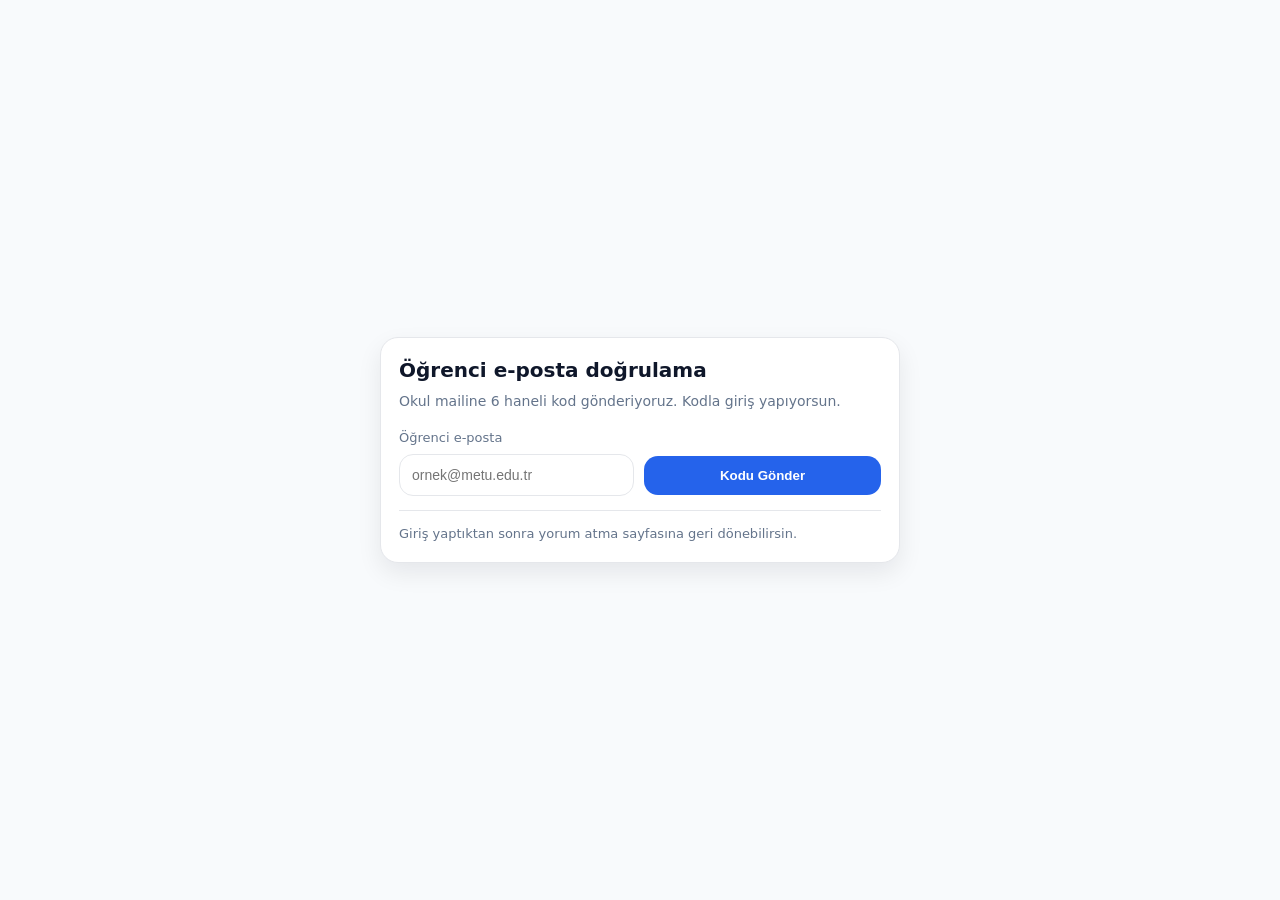
==== auth.html @ 38483f48 "frontend temiz yukleme" ====
<!DOCTYPE html>
<html lang="tr">
<head>
  <meta charset="UTF-8" />
  <meta name="viewport" content="width=device-width, initial-scale=1.0"/>
  <title>HocanıSeç | Öğrenci Doğrulama</title>
  <link rel="stylesheet" href="style.css" />
  <style>
    /* küçük ek stiller (istersen style.css'ye taşı) */
    .auth-wrap{min-height:100vh; display:grid; place-items:center; padding:24px}
    .auth-card{width:min(520px, 100%); background:white; border:1px solid #e5e7eb; border-radius:18px; box-shadow:0 10px 24px rgba(2,6,23,.08); padding:18px}
    .auth-card h1{font-size:20px; margin-bottom:6px}
    .auth-card p{color:#64748b; font-size:14px; margin-bottom:14px}
    .row{display:flex; gap:10px; align-items:center}
    .row > *{flex:1}
    input{width:100%; border:1px solid #e5e7eb; border-radius:14px; padding:12px 12px; font-size:14px; outline:none}
    input:focus{border-color: rgba(37,99,235,0.5); box-shadow: 0 0 0 4px rgba(37,99,235,0.12)}
    button{border:none; cursor:pointer; padding:12px 14px; border-radius:14px; background:#2563eb; color:white; font-weight:800}
    button:disabled{opacity:.6; cursor:not-allowed}
    .muted{color:#64748b}
    .msg{margin-top:10px; font-size:14px}
    .msg.ok{color:#16a34a}
    .msg.err{color:#dc2626}
    .sep{height:1px; background:#e5e7eb; margin:14px 0}
    .mini{font-size:13px}
    .codeBox{display:none}
    .codeBox.is-open{display:block}
  </style>
</head>
<body>
  <div class="auth-wrap">
    <div class="auth-card">
      <h1>Öğrenci e-posta doğrulama</h1>
      <p>Okul mailine 6 haneli kod gönderiyoruz. Kodla giriş yapıyorsun.</p>

      <label class="mini muted">Öğrenci e-posta</label>
      <div class="row" style="margin-top:6px">
        <input id="email" type="email" placeholder="ornek@metu.edu.tr" autocomplete="email" />
        <button id="sendBtn">Kodu Gönder</button>
      </div>

      <div id="codeBox" class="codeBox">
        <div class="sep"></div>

        <label class="mini muted">Doğrulama Kodu</label>
        <div class="row" style="margin-top:6px">
          <input id="code" type="text" inputmode="numeric" maxlength="6" placeholder="123456" />
          <button id="verifyBtn">Doğrula</button>
        </div>

        <div class="row" style="margin-top:10px">
          <button id="resendBtn" style="background:#1e40af">Tekrar Gönder</button>
          <button id="logoutBtn" style="background:#0f172a">Çıkış</button>
        </div>
      </div>

      <div id="status" class="msg"></div>

      <div class="sep"></div>
      <div class="mini muted">
        Giriş yaptıktan sonra yorum atma sayfasına geri dönebilirsin.
      </div>
    </div>
  </div>

  <script src="auth.js"></script>
</body>
</html>
---- style.css ----
/* =====================
   hocaniseç — UI refresh
   ===================== */

:root{
  --bg:#f8fafc;
  --bg2:#f1f5f9;
  --card:#ffffff;
  --text:#0f172a;
  --muted:#64748b;
  --accent:#2563eb;
  --accent2:#1e40af;
  --border:#e5e7eb;
  --shadow: 0 18px 40px rgba(2, 6, 23, 0.10);
  --shadow2: 0 10px 24px rgba(2, 6, 23, 0.08);
  --radius: 18px;
}

*{box-sizing:border-box;margin:0;padding:0}
html,body{height:100%}
body{
  font-family:'Plus Jakarta Sans', system-ui, -apple-system, Segoe UI, Roboto, Arial, sans-serif;
  background:var(--bg);
  color:var(--text);
  line-height:1.45;
}

a{color:inherit;text-decoration:none}
img{max-width:100%;display:block}

.container{width:min(1100px, calc(100% - 40px)); margin:0 auto}
.muted{color:var(--muted)}
.sr-only{position:absolute;width:1px;height:1px;padding:0;margin:-1px;overflow:hidden;clip:rect(0,0,0,0);border:0}

/* ================= NAVBAR ================= */

.navbar{
  position:sticky;
  top:0;
  z-index:50;
  background:rgba(255,255,255,0.85);
  backdrop-filter: blur(10px);
  border-bottom:1px solid var(--border);
}

.navbar-plain{
  background:white;
  backdrop-filter: none;
}

.nav-inner{
  height:64px;
  display:flex;
  align-items:center;
  justify-content:space-between;
  gap:16px;
  padding:0 6px;
}

.logo{
  font-weight:800;
  letter-spacing:-0.02em;
  font-size:18px;
}

.nav-links{
  display:flex;
  gap:18px;
  align-items:center;
}

.nav-links a{
  color:var(--muted);
  font-weight:600;
  font-size:14px;
  padding:8px 10px;
  border-radius:10px;
}
.nav-links a:hover{color:var(--accent); background: rgba(37,99,235,0.08)}

.nav-cta{
  color:white !important;
  background:var(--accent);
}
.nav-cta:hover{background:var(--accent2) !important; color:white !important}

.nav-toggle{
  display:none;
  background:transparent;
  border:none;
  padding:10px;
  border-radius:12px;
  cursor:pointer;
}
.nav-toggle span{
  display:block;
  width:20px;
  height:2px;
  background:var(--text);
  margin:4px 0;
  border-radius:2px;
}

.nav-mobile{
  display:none;
  padding:10px 0 16px;
  border-top:1px solid var(--border);
}
.nav-mobile a{
  display:block;
  padding:10px 10px;
  color:var(--muted);
  font-weight:600;
  border-radius:10px;
}
.nav-mobile a:hover{color:var(--accent); background: rgba(37,99,235,0.08)}

/* ================= HERO ================= */

.hero{
  background: radial-gradient(1200px 500px at 20% 20%, rgba(255,255,255,0.18), transparent 60%),
              linear-gradient(135deg, var(--accent), var(--accent2));
  color:white;
  padding:56px 0 44px;
}

.hero-grid{
  display:grid;
  grid-template-columns: 1.15fr 0.85fr;
  gap:28px;
  align-items:center;
}

.badge{
  display:inline-flex;
  gap:8px;
  align-items:center;
  background: rgba(255,255,255,0.16);
  border: 1px solid rgba(255,255,255,0.22);
  padding:8px 12px;
  border-radius:999px;
  font-weight:600;
  font-size:13px;
  margin-bottom:14px;
}

.hero h1{
  font-size:44px;
  line-height:1.08;
  letter-spacing:-0.03em;
  margin-bottom:12px;
}

.lead{
  font-size:16px;
  opacity:0.92;
  margin-bottom:18px;
  max-width: 52ch;
}

.search{
  display:flex;
  gap:10px;
  background:white;
  padding:10px;
  border-radius:16px;
  box-shadow: 0 18px 45px rgba(2,6,23,0.22);
}

.search input{
  flex:1;
  border:none;
  outline:none;
  font-size:14px;
  padding:12px 12px;
  border-radius:12px;
  background: transparent;
}

.search button{
  border:none;
  cursor:pointer;
  padding:12px 14px;
  border-radius:12px;
  background:var(--accent);
  color:white;
  font-weight:700;
}

.search button:hover{background:var(--accent2)}

.meta{
  margin-top:12px;
  font-size:13px;
  opacity:0.9;
}

/* hero right sample card */
.hero-card{
  background: rgba(255,255,255,0.16);
  border: 1px solid rgba(255,255,255,0.22);
  border-radius: 22px;
  padding:18px;
  box-shadow: 0 18px 55px rgba(2,6,23,0.22);
}

.hero-card-top{
  display:flex;
  align-items:center;
  gap:12px;
  justify-content:space-between;
}

.hero-card-top > div:nth-child(2){
  flex:1;
}

.avatar{
  width:40px;height:40px;border-radius:14px;
  display:grid;place-items:center;
  background: rgba(255,255,255,0.2);
  font-weight:800;
}

.hero-card-title{font-weight:800}
.hero-card-sub{font-size:13px; opacity:0.9}

.pill{
  background: rgba(255,255,255,0.18);
  border:1px solid rgba(255,255,255,0.22);
  padding:8px 10px;
  border-radius:999px;
  font-weight:800;
  font-size:13px;
  white-space:nowrap;
}

.hero-card-body{margin-top:14px; display:grid; gap:10px}
.mini-row{display:grid; grid-template-columns: 80px 1fr 38px; gap:10px; align-items:center; font-size:13px}
.mini-bar{height:10px; background: rgba(255,255,255,0.18); border-radius:999px; overflow:hidden}
.mini-bar i{display:block; height:100%; background: rgba(255,255,255,0.75); border-radius:999px}
.mini-label{opacity:0.95}
.mini-val{font-weight:800; text-align:right}

.hero-card-foot{margin-top:14px; font-size:13px; opacity:0.95}

/* ================= SECTIONS ================= */

.section{padding:54px 0}
.section-alt{background:var(--bg2)}
.section-head{margin-bottom:18px}
.section-head h2{
  font-size:28px;
  letter-spacing:-0.02em;
  margin-bottom:6px;
}
.section-head.inline{
  display:flex;
  align-items:flex-end;
  justify-content:space-between;
  gap:16px;
}

.grid-3{
  display:grid;
  grid-template-columns: repeat(3, 1fr);
  gap:16px;
}

.feature{
  background:var(--card);
  border:1px solid var(--border);
  border-radius: var(--radius);
  padding:18px;
  box-shadow: var(--shadow2);
}
.feature-ico{font-size:20px; margin-bottom:10px}
.feature h3{font-size:16px; margin-bottom:6px}
.feature p{color:var(--muted); font-size:14px}

/* chips */
.chips{display:flex; gap:10px; flex-wrap:wrap}
.chip{
  background:white;
  border:1px solid var(--border);
  padding:8px 10px;
  border-radius:999px;
  font-weight:700;
  font-size:13px;
  cursor:pointer;
}
.chip:hover{border-color:rgba(37,99,235,0.45)}
.chip.is-active{
  background: rgba(37,99,235,0.10);
  border-color: rgba(37,99,235,0.35);
  color: var(--accent2);
}

/* ================= CARDS ================= */

.cards-grid{
  display:grid;
  grid-template-columns: repeat(3, 1fr);
  gap:14px;
  margin-top:14px;
}

.card{
  background:var(--card);
  border:1px solid var(--border);
  border-radius: var(--radius);
  padding:16px;
  box-shadow: var(--shadow2);
  transition: transform .18s ease, box-shadow .18s ease, border-color .18s ease;
  cursor:pointer;
}

.card:hover{
  transform: translateY(-4px);
  box-shadow: var(--shadow);
  border-color: rgba(37,99,235,0.25);
}

.card .title{
  font-weight:800;
  font-size:16px;
  letter-spacing:-0.01em;
  margin-bottom:4px;
}
.card .sub{
  color:var(--muted);
  font-size:13px;
  margin-bottom:10px;
}
.card .card-foot{
  display:flex;
  justify-content:space-between;
  align-items:center;
  gap:12px;
}
.rating{
  font-weight:800;
  color:var(--accent2);
}
.kicker{
  font-size:12px;
  color:var(--muted);
  font-weight:700;
}

/* empty state */
.empty{
  text-align:center;
  padding:28px 14px;
  border:1px dashed rgba(100,116,139,0.35);
  border-radius: var(--radius);
  margin-top:16px;
}
.empty.small{margin-top:0}
.empty-ico{font-size:22px; margin-bottom:8px}
.empty h3{font-size:16px; margin-bottom:4px}
.empty p{font-size:14px}

/* callout */
.callout{
  display:flex;
  align-items:center;
  justify-content:space-between;
  gap:14px;
  background: white;
  border: 1px solid var(--border);
  border-radius: var(--radius);
  padding:18px;
  box-shadow: var(--shadow2);
}

.btn{
  border:none;
  cursor:pointer;
  padding:12px 14px;
  border-radius:14px;
  background:var(--accent);
  color:white;
  font-weight:800;
}
.btn:disabled{opacity:0.6; cursor:not-allowed}

/* ================= PROFILE / PAGES ================= */

.page{padding:28px 0 60px}

.back-link{
  display:inline-block;
  margin:10px 0 16px;
  color: var(--accent2);
  font-weight:700;
}
.back-link:hover{text-decoration:underline}

.profile-head{
  display:flex;
  gap:16px;
  align-items:stretch;
  justify-content:space-between;
  flex-wrap:wrap;
}

.profile-main{
  display:flex;
  gap:14px;
  align-items:center;
  background:white;
  border:1px solid var(--border);
  border-radius: var(--radius);
  padding:16px;
  box-shadow: var(--shadow2);
  flex: 1 1 520px;
  min-width: 280px;
}

.avatar-lg{
  width:54px;height:54px;border-radius:18px;
  display:grid;place-items:center;
  font-weight:900;
  background: rgba(37,99,235,0.10);
  color: var(--accent2);
}

.profile-text h1{font-size:22px; letter-spacing:-0.02em}
.profile-text p{margin-top:2px; font-size:14px}

.score-card{
  background: linear-gradient(135deg, var(--accent), var(--accent2));
  color:white;
  border-radius: var(--radius);
  padding:16px;
  box-shadow: var(--shadow2);
  flex: 0 0 260px;
  min-width: 240px;
}

.score{font-size:34px; font-weight:900; letter-spacing:-0.03em}
.score-meta{margin-top:8px; font-size:13px; opacity:0.95; display:flex; gap:8px; align-items:center}
.dot{opacity:0.8}

.two-col{
  display:grid;
  grid-template-columns: 1fr 1.1fr;
  gap:14px;
  margin-top:14px;
}

.panel{
  background:white;
  border:1px solid var(--border);
  border-radius: var(--radius);
  padding:16px;
  box-shadow: var(--shadow2);
}

.panel h2{font-size:16px; margin-bottom:6px}
.panel-head{display:flex; align-items:baseline; justify-content:space-between; gap:12px; margin-bottom:10px}

.field{display:block; margin-top:12px}
.field-label{display:block; font-size:13px; font-weight:800; margin-bottom:6px}
select, textarea{
  width:100%;
  border:1px solid var(--border);
  background:white;
  border-radius: 14px;
  padding:12px 12px;
  font-size:14px;
  outline:none;
}
textarea{min-height:110px; resize:vertical}
select:focus, textarea:focus{border-color: rgba(37,99,235,0.5); box-shadow: 0 0 0 4px rgba(37,99,235,0.12)}

.hint{margin-top:10px; font-size:13px}

.comment-card{
  border:1px solid var(--border);
  border-radius: 14px;
  padding:12px;
  margin-top:10px;
  background: #fbfdff;
}
.comment-top{display:flex; align-items:center; justify-content:space-between; gap:10px; margin-bottom:6px}
.comment-card p{font-size:14px; color:var(--text)}

/* ================= SCHOOL ================= */

.school-head{background:white;border:1px solid var(--border);border-radius:var(--radius);padding:16px;box-shadow:var(--shadow2)}
.school-head h1{font-size:22px;letter-spacing:-0.02em;margin-bottom:4px}

.school-grid{
  display:grid;
  grid-template-columns: repeat(2, 1fr);
  gap:14px;
  margin-top:14px;
}

.metric{
  background:white;
  border:1px solid var(--border);
  border-radius: var(--radius);
  padding:16px;
  box-shadow: var(--shadow2);
}
.metric-top{display:flex; align-items:center; justify-content:space-between; gap:12px; font-weight:800}
.metric-top strong{color:var(--accent2)}
.bar{height:10px; background: rgba(100,116,139,0.14); border-radius:999px; overflow:hidden; margin-top:10px}
.bar i{display:block; height:100%; width:0%; background: var(--accent); border-radius:999px}

.school-summary{margin-top:14px}

/* ================= FOOTER ================= */

.footer{
  padding:22px 0;
  border-top:1px solid var(--border);
  background:white;
}
.footer-inner{
  display:flex;
  align-items:center;
  justify-content:space-between;
  gap:12px;
  font-size:13px;
}

/* ================= RESPONSIVE ================= */

@media (max-width: 980px){
  .hero-grid{grid-template-columns: 1fr}
  .hero-right{display:none}
  .cards-grid{grid-template-columns: repeat(2, 1fr)}
  .grid-3{grid-template-columns: 1fr; gap:12px}
  .two-col{grid-template-columns: 1fr}
  .school-grid{grid-template-columns: 1fr}
}

@media (max-width: 640px){
  .nav-links{display:none}
  .nav-toggle{display:block}
  .nav-mobile{display:block}
  .cards-grid{grid-template-columns: 1fr}
  .hero{padding:44px 0 36px}
  .hero h1{font-size:36px}
}/* ================= ADMIN PANEL ================= */

.admin-layout {
  display: flex;
  min-height: 100vh;
  background: #f8fafc;
}

/* SIDEBAR */
.admin-sidebar {
  width: 240px;
  background: #0f172a;
  color: white;
  padding: 24px;
}

.admin-sidebar h2 {
  font-size: 20px;
  font-weight: 700;
  margin-bottom: 32px;
}

.admin-sidebar nav {
  display: flex;
  flex-direction: column;
  gap: 8px;
}

.admin-sidebar button {
  background: transparent;
  border: none;
  color: #cbd5f5;
  padding: 10px 12px;
  text-align: left;
  border-radius: 8px;
  cursor: pointer;
  font-size: 14px;
}

.admin-sidebar button:hover {
  background: #1e293b;
  color: white;
}

/* MAIN */
.admin-main {
  flex: 1;
  padding: 40px;
}

/* VIEWS */
.admin-view {
  display: none;
}

.admin-view.active {
  display: block;
}

/* STATS */
.admin-stats {
  display: flex;
  gap: 20px;
  margin-top: 20px;
}

.stat-card {
  background: white;
  border-radius: 16px;
  padding: 20px 24px;
  box-shadow: 0 10px 25px rgba(0,0,0,0.06);
}

.stat-card strong {
  font-size: 28px;
  display: block;
}

.stat-card span {
  color: #64748b;
  font-size: 14px;
}

/* FORM */
.admin-form {
  margin: 20px 0;
  display: flex;
  gap: 10px;
}

.admin-form input {
  padding: 12px 14px;
  border-radius: 10px;
  border: 1px solid #e5e7eb;
  font-size: 14px;
}

.admin-form button {
  padding: 12px 18px;
  border-radius: 10px;
  border: none;
  background: #2563eb;
  color: white;
  font-weight: 600;
  cursor: pointer;
}

/* LIST */
.admin-list {
  list-style: none;
  padding: 0;
  margin-top: 20px;
}

.admin-list li {
  background: white;
  padding: 12px 16px;
  border-radius: 12px;
  margin-bottom: 10px;
  display: flex;
  justify-content: space-between;
  align-items: center;
  box-shadow: 0 5px 15px rgba(0,0,0,0.04);
}

.admin-list button {
  background: #ef4444;
  border: none;
  color: white;
  padding: 6px 10px;
  border-radius: 6px;
  cursor: pointer;
  font-size: 12px;
}

/* ================= ADMIN PANEL ================= */

.admin-layout {
  display: flex;
  min-height: 100vh;
  background: #f8fafc;
}

/* SIDEBAR */
.admin-sidebar {
  width: 240px;
  background: #0f172a;
  color: white;
  padding: 24px;
}

.admin-sidebar h2 {
  font-size: 20px;
  font-weight: 700;
  margin-bottom: 32px;
}

.admin-sidebar nav {
  display: flex;
  flex-direction: column;
  gap: 8px;
}

.admin-sidebar button {
  background: transparent;
  border: none;
  color: #cbd5f5;
  padding: 10px 12px;
  text-align: left;
  border-radius: 8px;
  cursor: pointer;
  font-size: 14px;
}

.admin-sidebar button:hover {
  background: #1e293b;
  color: white;
}

/* MAIN */
.admin-main {
  flex: 1;
  padding: 40px;
}

/* VIEWS */
.admin-view {
  display: none;
}

.admin-view.active {
  display: block;
}

/* STATS */
.admin-stats {
  display: flex;
  gap: 20px;
  margin-top: 20px;
}

.stat-card {
  background: white;
  border-radius: 16px;
  padding: 20px 24px;
  box-shadow: 0 10px 25px rgba(0,0,0,0.06);
}

.stat-card strong {
  font-size: 28px;
  display: block;
}

.stat-card span {
  color: #64748b;
  font-size: 14px;
}

/* FORM */
.admin-form {
  margin: 20px 0;
  display: flex;
  gap: 10px;
}

.admin-form input {
  padding: 12px 14px;
  border-radius: 10px;
  border: 1px solid #e5e7eb;
  font-size: 14px;
}

.admin-form button {
  padding: 12px 18px;
  border-radius: 10px;
  border: none;
  background: #2563eb;
  color: white;
  font-weight: 600;
  cursor: pointer;
}

/* LIST */
.admin-list {
  list-style: none;
  padding: 0;
  margin-top: 20px;
}

.admin-list li {
  background: white;
  padding: 12px 16px;
  border-radius: 12px;
  margin-bottom: 10px;
  display: flex;
  justify-content: space-between;
  align-items: center;
  box-shadow: 0 5px 15px rgba(0,0,0,0.04);
}

.admin-list button {
  background: #ef4444;
  border: none;
  color: white;
  padding: 6px 10px;
  border-radius: 6px;
  cursor: pointer;
  font-size: 12px;
}
/* ================= ADMIN PANEL ================= */

.admin-layout {
  display: flex;
  min-height: 100vh;
  background: #f8fafc;
}

/* SIDEBAR */
.admin-sidebar {
  width: 240px;
  background: #0f172a;
  color: white;
  padding: 24px;
}

.admin-sidebar h2 {
  font-size: 20px;
  font-weight: 700;
  margin-bottom: 32px;
}

.admin-sidebar nav {
  display: flex;
  flex-direction: column;
  gap: 8px;
}

.admin-sidebar button {
  background: transparent;
  border: none;
  color: #cbd5f5;
  padding: 10px 12px;
  text-align: left;
  border-radius: 8px;
  cursor: pointer;
  font-size: 14px;
}

.admin-sidebar button:hover {
  background: #1e293b;
  color: white;
}

/* MAIN */
.admin-main {
  flex: 1;
  padding: 40px;
}

/* VIEWS */
.admin-view {
  display: none;
}

.admin-view.active {
  display: block;
}

/* STATS */
.admin-stats {
  display: flex;
  gap: 20px;
  margin-top: 20px;
}

.stat-card {
  background: white;
  border-radius: 16px;
  padding: 20px 24px;
  box-shadow: 0 10px 25px rgba(0,0,0,0.06);
}

.stat-card strong {
  font-size: 28px;
  display: block;
}

.stat-card span {
  color: #64748b;
  font-size: 14px;
}

/* FORM */
.admin-form {
  margin: 20px 0;
  display: flex;
  gap: 10px;
}

.admin-form input {
  padding: 12px 14px;
  border-radius: 10px;
  border: 1px solid #e5e7eb;
  font-size: 14px;
}

.admin-form button {
  padding: 12px 18px;
  border-radius: 10px;
  border: none;
  background: #2563eb;
  color: white;
  font-weight: 600;
  cursor: pointer;
}

/* LIST */
.admin-list {
  list-style: none;
  padding: 0;
  margin-top: 20px;
}

.admin-list li {
  background: white;
  padding: 12px 16px;
  border-radius: 12px;
  margin-bottom: 10px;
  display: flex;
  justify-content: space-between;
  align-items: center;
  box-shadow: 0 5px 15px rgba(0,0,0,0.04);
}

.admin-list button {
  background: #ef4444;
  border: none;
  color: white;
  padding: 6px 10px;
  border-radius: 6px;
  cursor: pointer;
  font-size: 12px;
}


.quick-chips {
  display: flex;
  gap: 12px;
  margin-top: 16px;
}

.quick-chips button {
  padding: 8px 14px;
  border-radius: 999px;
  border: 1px solid rgba(255,255,255,0.4);
  background: rgba(255,255,255,0.12);
  color: #fff;
  font-size: 14px;
  cursor: pointer;
  transition: all 0.2s ease;
  backdrop-filter: blur(8px);
}

.quick-chips button:hover {
  background: rgba(255,255,255,0.25);
  transform: translateY(-1px);
}
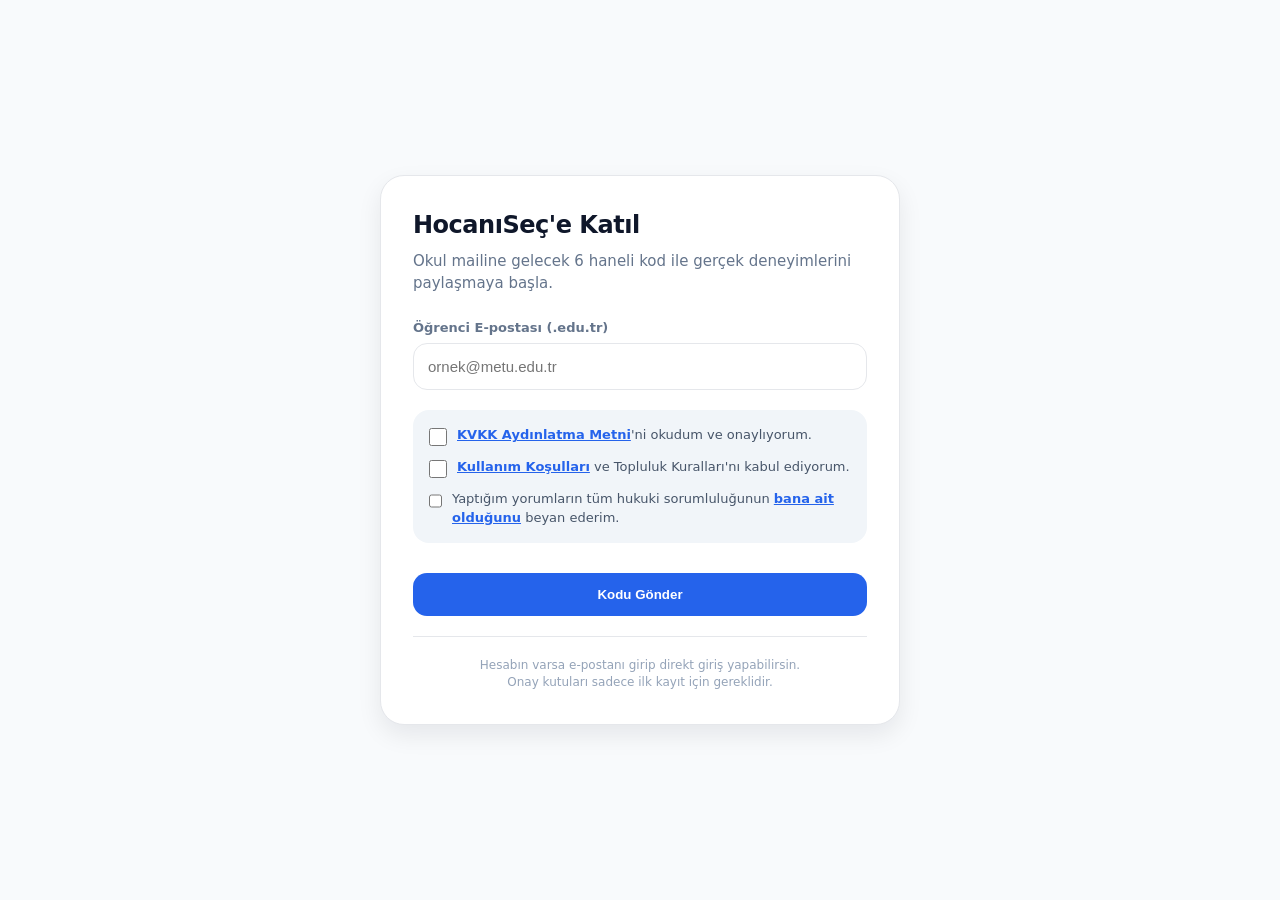
==== commit f493c350: "Karakter hatalari duzeltildi ve onay kutulari eklendi" ====
--- a/auth.html
+++ b/auth.html
@@ -6,63 +6,109 @@
   <title>HocanıSeç | Öğrenci Doğrulama</title>
   <link rel="stylesheet" href="style.css" />
   <style>
-    /* küçük ek stiller (istersen style.css'ye taşı) */
-    .auth-wrap{min-height:100vh; display:grid; place-items:center; padding:24px}
-    .auth-card{width:min(520px, 100%); background:white; border:1px solid #e5e7eb; border-radius:18px; box-shadow:0 10px 24px rgba(2,6,23,.08); padding:18px}
-    .auth-card h1{font-size:20px; margin-bottom:6px}
-    .auth-card p{color:#64748b; font-size:14px; margin-bottom:14px}
+    .auth-wrap{min-height:100vh; display:grid; place-items:center; padding:24px; background: #f8fafc;}
+    .auth-card{width:min(520px, 100%); background:white; border:1px solid #e5e7eb; border-radius:24px; box-shadow:0 10px 24px rgba(2,6,23,.08); padding:32px}
+    .auth-card h1{font-size:24px; margin-bottom:8px; font-weight:800; letter-spacing: -0.02em;}
+    .auth-card p{color:#64748b; font-size:15px; margin-bottom:24px}
+    
     .row{display:flex; gap:10px; align-items:center}
-    .row > *{flex:1}
-    input{width:100%; border:1px solid #e5e7eb; border-radius:14px; padding:12px 12px; font-size:14px; outline:none}
-    input:focus{border-color: rgba(37,99,235,0.5); box-shadow: 0 0 0 4px rgba(37,99,235,0.12)}
-    button{border:none; cursor:pointer; padding:12px 14px; border-radius:14px; background:#2563eb; color:white; font-weight:800}
-    button:disabled{opacity:.6; cursor:not-allowed}
-    .muted{color:#64748b}
-    .msg{margin-top:10px; font-size:14px}
-    .msg.ok{color:#16a34a}
-    .msg.err{color:#dc2626}
-    .sep{height:1px; background:#e5e7eb; margin:14px 0}
-    .mini{font-size:13px}
-    .codeBox{display:none}
+    input[type="email"], input[type="text"]{width:100%; border:1px solid #e5e7eb; border-radius:14px; padding:14px; font-size:15px; outline:none; transition: all 0.2s;}
+    input:focus{border-color: #2563eb; box-shadow: 0 0 0 4px rgba(37,99,235,0.1)}
+    
+    button{border:none; cursor:pointer; padding:14px 20px; border-radius:14px; background:#2563eb; color:white; font-weight:800; transition: all 0.2s;}
+    button:hover{background: #1e40af; transform: translateY(-1px)}
+    button:disabled{opacity:.5; cursor:not-allowed; transform: none}
+    
+    /* Onay Kutuları Alanı */
+    .terms-box {
+      margin: 20px 0;
+      display: flex;
+      flex-direction: column;
+      gap: 12px;
+      padding: 16px;
+      background: #f1f5f9;
+      border-radius: 16px;
+    }
+    .term-item {
+      display: flex;
+      align-items: flex-start;
+      gap: 10px;
+      cursor: pointer;
+    }
+    .term-item input {
+      width: 18px;
+      height: 18px;
+      margin-top: 2px;
+      cursor: pointer;
+    }
+    .term-label {
+      font-size: 13px;
+      color: #475569;
+      line-height: 1.4;
+      user-select: none;
+    }
+    .term-label b { color: #2563eb; text-decoration: underline; cursor: pointer; }
+
+    .msg{margin-top:15px; font-size:14px; padding: 10px; border-radius: 10px; display: none;}
+    .msg.ok{display: block; color:#16a34a; background: #f0fdf4; border: 1px solid #bbf7d0;}
+    .msg.err{display: block; color:#dc2626; background: #fef2f2; border: 1px solid #fecaca;}
+    
+    .sep{height:1px; background:#e5e7eb; margin:20px 0}
+    .codeBox{display:none; animation: fadeIn 0.3s ease-in-out;}
     .codeBox.is-open{display:block}
+    @keyframes fadeIn { from { opacity: 0; transform: translateY(10px); } to { opacity: 1; transform: translateY(0); } }
   </style>
 </head>
 <body>
   <div class="auth-wrap">
     <div class="auth-card">
-      <h1>Öğrenci e-posta doğrulama</h1>
-      <p>Okul mailine 6 haneli kod gönderiyoruz. Kodla giriş yapıyorsun.</p>
+      <h1 id="authTitle">HocanıSeç'e Katıl</h1>
+      <p id="authDesc">Okul mailine gelecek 6 haneli kod ile gerçek deneyimlerini paylaşmaya başla.</p>
 
-      <label class="mini muted">Öğrenci e-posta</label>
-      <div class="row" style="margin-top:6px">
-        <input id="email" type="email" placeholder="ornek@metu.edu.tr" autocomplete="email" />
-        <button id="sendBtn">Kodu Gönder</button>
+      <label class="mini muted" style="font-size: 13px; font-weight: 700; margin-bottom: 6px; display: block;">Öğrenci E-postası (.edu.tr)</label>
+      <input id="email" type="email" placeholder="ornek@metu.edu.tr" autocomplete="email" />
+
+      <!-- ONAY KUTULARI (KAYDOLURKEN ZORUNLU) -->
+      <div class="terms-box" id="signupRequirements">
+        <label class="term-item">
+          <input type="checkbox" id="checkKVKK">
+          <span class="term-label"><b onclick="showInfo('kvkk')">KVKK Aydınlatma Metni</b>'ni okudum ve onaylıyorum.</span>
+        </label>
+        <label class="term-item">
+          <input type="checkbox" id="checkTerms">
+          <span class="term-label"><b onclick="showInfo('terms')">Kullanım Koşulları</b> ve Topluluk Kuralları'nı kabul ediyorum.</span>
+        </label>
+        <label class="term-item">
+          <input type="checkbox" id="checkResponsibility">
+          <span class="term-label">Yaptığım yorumların tüm hukuki sorumluluğunun <b>bana ait olduğunu</b> beyan ederim.</span>
+        </label>
       </div>
+
+      <button id="sendBtn" style="width: 100%; margin-top: 10px;">Kodu Gönder</button>
 
       <div id="codeBox" class="codeBox">
         <div class="sep"></div>
-
-        <label class="mini muted">Doğrulama Kodu</label>
-        <div class="row" style="margin-top:6px">
+        <label class="mini muted" style="font-size: 13px; font-weight: 700; margin-bottom: 6px; display: block;">Doğrulama Kodu</label>
+        <div class="row">
           <input id="code" type="text" inputmode="numeric" maxlength="6" placeholder="123456" />
           <button id="verifyBtn">Doğrula</button>
         </div>
-
-        <div class="row" style="margin-top:10px">
-          <button id="resendBtn" style="background:#1e40af">Tekrar Gönder</button>
-          <button id="logoutBtn" style="background:#0f172a">Çıkış</button>
+        <div class="row" style="margin-top:12px">
+          <button id="resendBtn" style="background:#64748b; flex: 1;">Tekrar Gönder</button>
+          <button id="logoutBtn" style="background:#0f172a; flex: 1;">Çıkış Yap</button>
         </div>
       </div>
 
       <div id="status" class="msg"></div>
 
       <div class="sep"></div>
-      <div class="mini muted">
-        Giriş yaptıktan sonra yorum atma sayfasına geri dönebilirsin.
+      <div style="font-size: 12px; color: #94a3b8; text-align: center;">
+        Hesabın varsa e-postanı girip direkt giriş yapabilirsin. <br>
+        Onay kutuları sadece ilk kayıt için gereklidir.
       </div>
     </div>
   </div>
 
   <script src="auth.js"></script>
 </body>
-</html>
+</html>
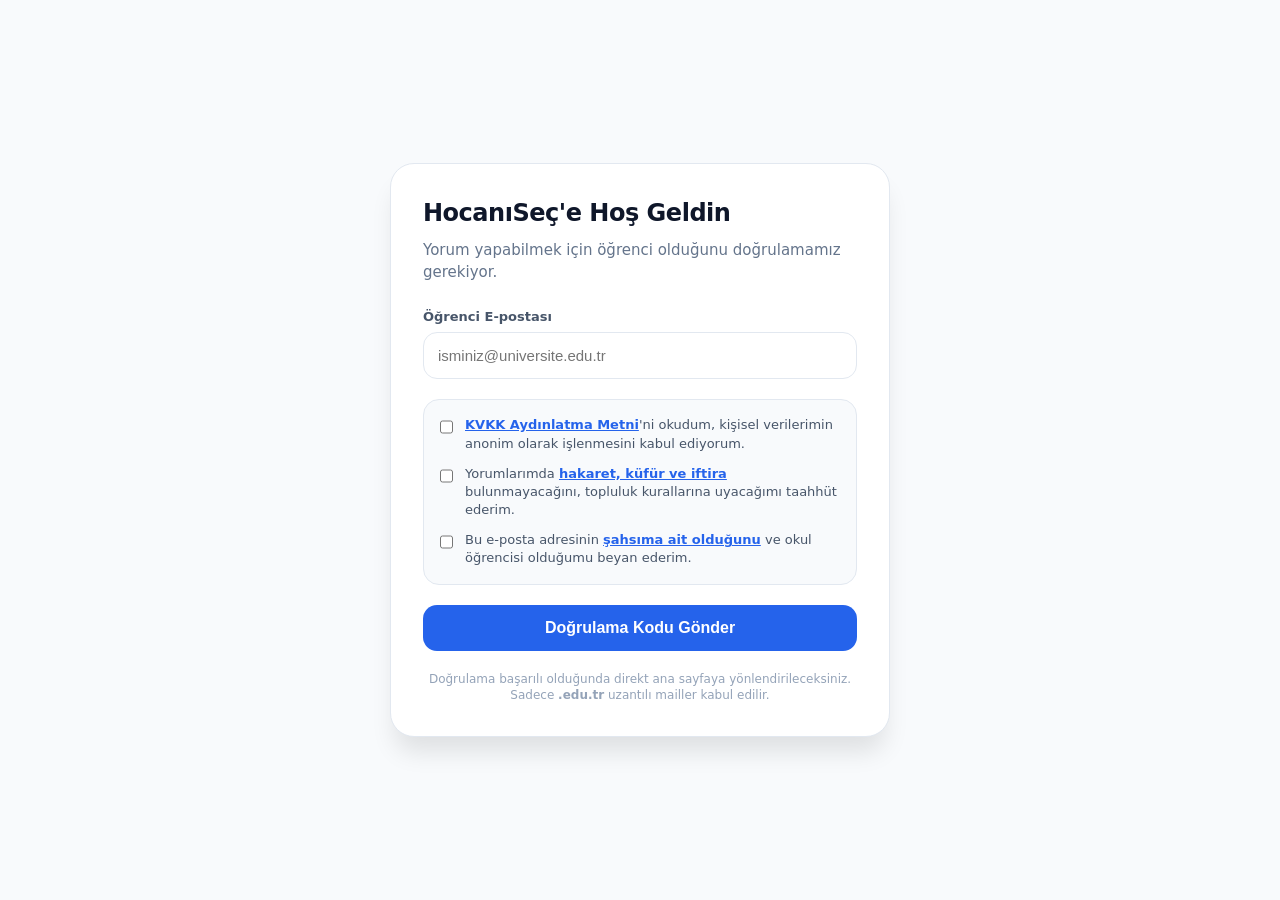
==== commit 5c045b5a: "Auth mantigi ve onay kutulari guncellendi" ====
--- a/auth.html
+++ b/auth.html
@@ -7,104 +7,89 @@
   <link rel="stylesheet" href="style.css" />
   <style>
     .auth-wrap{min-height:100vh; display:grid; place-items:center; padding:24px; background: #f8fafc;}
-    .auth-card{width:min(520px, 100%); background:white; border:1px solid #e5e7eb; border-radius:24px; box-shadow:0 10px 24px rgba(2,6,23,.08); padding:32px}
-    .auth-card h1{font-size:24px; margin-bottom:8px; font-weight:800; letter-spacing: -0.02em;}
-    .auth-card p{color:#64748b; font-size:15px; margin-bottom:24px}
+    .auth-card{width:min(500px, 100%); background:white; border:1px solid #e2e8f0; border-radius:24px; box-shadow:0 20px 25px -5px rgba(0, 0, 0, 0.1); padding:32px}
+    .auth-card h1{font-size:24px; margin-bottom:8px; font-weight:800; color: #0f172a; letter-spacing: -0.02em;}
+    .auth-card p{color:#64748b; font-size:15px; margin-bottom:24px; line-height: 1.5}
     
-    .row{display:flex; gap:10px; align-items:center}
-    input[type="email"], input[type="text"]{width:100%; border:1px solid #e5e7eb; border-radius:14px; padding:14px; font-size:15px; outline:none; transition: all 0.2s;}
-    input:focus{border-color: #2563eb; box-shadow: 0 0 0 4px rgba(37,99,235,0.1)}
+    .input-group { margin-bottom: 20px; }
+    .input-label { display: block; font-size: 13px; font-weight: 700; color: #475569; margin-bottom: 6px; }
     
-    button{border:none; cursor:pointer; padding:14px 20px; border-radius:14px; background:#2563eb; color:white; font-weight:800; transition: all 0.2s;}
-    button:hover{background: #1e40af; transform: translateY(-1px)}
-    button:disabled{opacity:.5; cursor:not-allowed; transform: none}
+    input[type="email"], input[type="text"]{
+      width:100%; border:1.5px solid #e2e8f0; border-radius:14px; padding:14px; font-size:15px; outline:none; transition: all 0.2s;
+    }
+    input:focus{ border-color: #2563eb; box-shadow: 0 0 0 4px rgba(37,99,235,0.1); }
     
-    /* Onay Kutuları Alanı */
-    .terms-box {
-      margin: 20px 0;
-      display: flex;
-      flex-direction: column;
-      gap: 12px;
-      padding: 16px;
-      background: #f1f5f9;
-      border-radius: 16px;
+    .terms-container {
+      background: #f8fafc; border: 1.5px solid #e2e8f0; border-radius: 16px; padding: 16px; margin-bottom: 20px;
     }
-    .term-item {
-      display: flex;
-      align-items: flex-start;
-      gap: 10px;
-      cursor: pointer;
+    .term-item { display: flex; align-items: flex-start; gap: 12px; margin-bottom: 12px; cursor: pointer; }
+    .term-item:last-child { margin-bottom: 0; }
+    .term-item input { width: 18px; height: 18px; cursor: pointer; accent-color: #2563eb; margin-top: 2px; }
+    .term-text { font-size: 13px; color: #475569; line-height: 1.4; }
+    .term-text b { color: #2563eb; text-decoration: underline; }
+
+    button{
+      width: 100%; border:none; cursor:pointer; padding:14px; border-radius:14px; background:#2563eb; color:white; font-weight:800; font-size: 16px; transition: all 0.2s;
     }
-    .term-item input {
-      width: 18px;
-      height: 18px;
-      margin-top: 2px;
-      cursor: pointer;
-    }
-    .term-label {
-      font-size: 13px;
-      color: #475569;
-      line-height: 1.4;
-      user-select: none;
-    }
-    .term-label b { color: #2563eb; text-decoration: underline; cursor: pointer; }
+    button:hover{ background: #1e40af; transform: translateY(-1px); }
+    button:disabled{ opacity:.5; cursor:not-allowed; transform: none; }
+    
+    .codeBox{ display:none; margin-top: 20px; padding-top: 20px; border-top: 1px solid #e2e8f0; }
+    .codeBox.is-open{ display:block; }
+    
+    .msg{ margin-top:15px; font-size:14px; padding: 12px; border-radius: 12px; display: none; text-align: center; font-weight: 600; }
+    .msg.ok{ display: block; color:#16a34a; background: #f0fdf4; border: 1px solid #bbf7d0; }
+    .msg.err{ display: block; color:#dc2626; background: #fef2f2; border: 1px solid #fecaca; }
 
-    .msg{margin-top:15px; font-size:14px; padding: 10px; border-radius: 10px; display: none;}
-    .msg.ok{display: block; color:#16a34a; background: #f0fdf4; border: 1px solid #bbf7d0;}
-    .msg.err{display: block; color:#dc2626; background: #fef2f2; border: 1px solid #fecaca;}
-    
-    .sep{height:1px; background:#e5e7eb; margin:20px 0}
-    .codeBox{display:none; animation: fadeIn 0.3s ease-in-out;}
-    .codeBox.is-open{display:block}
-    @keyframes fadeIn { from { opacity: 0; transform: translateY(10px); } to { opacity: 1; transform: translateY(0); } }
+    .footer-note { font-size: 12px; color: #94a3b8; text-align: center; margin-top: 20px; line-height: 1.4; }
   </style>
 </head>
 <body>
   <div class="auth-wrap">
     <div class="auth-card">
-      <h1 id="authTitle">HocanıSeç'e Katıl</h1>
-      <p id="authDesc">Okul mailine gelecek 6 haneli kod ile gerçek deneyimlerini paylaşmaya başla.</p>
+      <h1 id="mainTitle">HocanıSeç'e Hoş Geldin</h1>
+      <p>Yorum yapabilmek için öğrenci olduğunu doğrulamamız gerekiyor.</p>
 
-      <label class="mini muted" style="font-size: 13px; font-weight: 700; margin-bottom: 6px; display: block;">Öğrenci E-postası (.edu.tr)</label>
-      <input id="email" type="email" placeholder="ornek@metu.edu.tr" autocomplete="email" />
+      <div class="input-group">
+        <label class="input-label">Öğrenci E-postası</label>
+        <input id="email" type="email" placeholder="isminiz@universite.edu.tr" />
+      </div>
 
-      <!-- ONAY KUTULARI (KAYDOLURKEN ZORUNLU) -->
-      <div class="terms-box" id="signupRequirements">
+      <!-- ONAY KUTULARI -->
+      <div class="terms-container" id="requirements">
         <label class="term-item">
           <input type="checkbox" id="checkKVKK">
-          <span class="term-label"><b onclick="showInfo('kvkk')">KVKK Aydınlatma Metni</b>'ni okudum ve onaylıyorum.</span>
+          <span class="term-text"><b onclick="showModal('kvkk')">KVKK Aydınlatma Metni</b>'ni okudum, kişisel verilerimin anonim olarak işlenmesini kabul ediyorum.</span>
         </label>
         <label class="term-item">
-          <input type="checkbox" id="checkTerms">
-          <span class="term-label"><b onclick="showInfo('terms')">Kullanım Koşulları</b> ve Topluluk Kuralları'nı kabul ediyorum.</span>
+          <input type="checkbox" id="checkRules">
+          <span class="term-text">Yorumlarımda <b>hakaret, küfür ve iftira</b> bulunmayacağını, topluluk kurallarına uyacağımı taahhüt ederim.</span>
         </label>
         <label class="term-item">
-          <input type="checkbox" id="checkResponsibility">
-          <span class="term-label">Yaptığım yorumların tüm hukuki sorumluluğunun <b>bana ait olduğunu</b> beyan ederim.</span>
+          <input type="checkbox" id="checkAuth">
+          <span class="term-text">Bu e-posta adresinin <b>şahsıma ait olduğunu</b> ve okul öğrencisi olduğumu beyan ederim.</span>
         </label>
       </div>
 
-      <button id="sendBtn" style="width: 100%; margin-top: 10px;">Kodu Gönder</button>
+      <button id="sendBtn">Doğrulama Kodu Gönder</button>
 
       <div id="codeBox" class="codeBox">
-        <div class="sep"></div>
-        <label class="mini muted" style="font-size: 13px; font-weight: 700; margin-bottom: 6px; display: block;">Doğrulama Kodu</label>
-        <div class="row">
-          <input id="code" type="text" inputmode="numeric" maxlength="6" placeholder="123456" />
-          <button id="verifyBtn">Doğrula</button>
+        <div class="input-group">
+          <label class="input-label">E-postana Gelen 6 Haneli Kod</label>
+          <input id="code" type="text" inputmode="numeric" maxlength="6" placeholder="000000" />
         </div>
-        <div class="row" style="margin-top:12px">
-          <button id="resendBtn" style="background:#64748b; flex: 1;">Tekrar Gönder</button>
-          <button id="logoutBtn" style="background:#0f172a; flex: 1;">Çıkış Yap</button>
+        <button id="verifyBtn" style="background: #0f172a;">Hesabı Doğrula</button>
+        <div style="display: flex; gap: 10px; margin-top: 10px;">
+            <button id="resendBtn" style="background: #64748b; font-size: 13px;">Tekrar Gönder</button>
+            <button id="logoutBtn" style="background: #ef4444; font-size: 13px;">İptal</button>
         </div>
       </div>
 
       <div id="status" class="msg"></div>
 
-      <div class="sep"></div>
-      <div style="font-size: 12px; color: #94a3b8; text-align: center;">
-        Hesabın varsa e-postanı girip direkt giriş yapabilirsin. <br>
-        Onay kutuları sadece ilk kayıt için gereklidir.
+      <div class="footer-note">
+        Doğrulama başarılı olduğunda direkt ana sayfaya yönlendirileceksiniz. <br>
+        Sadece <b>.edu.tr</b> uzantılı mailler kabul edilir.
       </div>
     </div>
   </div>
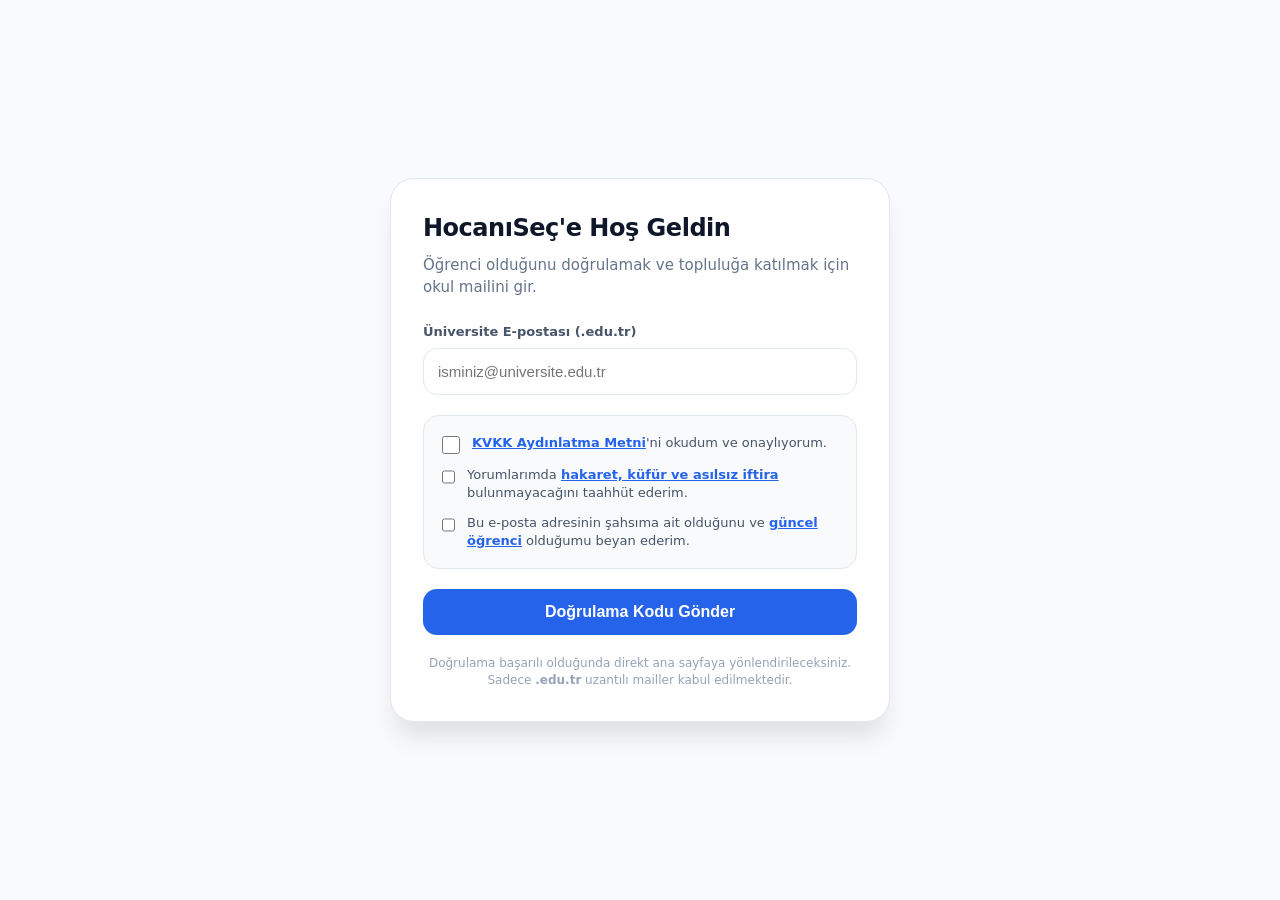
==== commit 5f68d18b: "Auth sayfasi onay kutulariyla guncellendi" ====
--- a/auth.html
+++ b/auth.html
@@ -20,13 +20,13 @@
     input:focus{ border-color: #2563eb; box-shadow: 0 0 0 4px rgba(37,99,235,0.1); }
     
     .terms-container {
-      background: #f8fafc; border: 1.5px solid #e2e8f0; border-radius: 16px; padding: 16px; margin-bottom: 20px;
+      background: #f8fafc; border: 1.5px solid #e2e8f0; border-radius: 16px; padding: 18px; margin-bottom: 20px;
     }
     .term-item { display: flex; align-items: flex-start; gap: 12px; margin-bottom: 12px; cursor: pointer; }
     .term-item:last-child { margin-bottom: 0; }
     .term-item input { width: 18px; height: 18px; cursor: pointer; accent-color: #2563eb; margin-top: 2px; }
-    .term-text { font-size: 13px; color: #475569; line-height: 1.4; }
-    .term-text b { color: #2563eb; text-decoration: underline; }
+    .term-text { font-size: 13px; color: #475569; line-height: 1.4; user-select: none; }
+    .term-text b { color: #2563eb; text-decoration: underline; cursor: pointer; }
 
     button{
       width: 100%; border:none; cursor:pointer; padding:14px; border-radius:14px; background:#2563eb; color:white; font-weight:800; font-size: 16px; transition: all 0.2s;
@@ -48,48 +48,53 @@
   <div class="auth-wrap">
     <div class="auth-card">
       <h1 id="mainTitle">HocanıSeç'e Hoş Geldin</h1>
-      <p>Yorum yapabilmek için öğrenci olduğunu doğrulamamız gerekiyor.</p>
+      <p id="subTitle">Öğrenci olduğunu doğrulamak ve topluluğa katılmak için okul mailini gir.</p>
 
-      <div class="input-group">
-        <label class="input-label">Öğrenci E-postası</label>
-        <input id="email" type="email" placeholder="isminiz@universite.edu.tr" />
+      <!-- E-POSTA GİRİŞİ -->
+      <div id="emailSection">
+        <div class="input-group">
+          <label class="input-label">Üniversite E-postası (.edu.tr)</label>
+          <input id="email" type="email" placeholder="isminiz@universite.edu.tr" autocomplete="email" />
+        </div>
+
+        <!-- ONAY KUTULARI (ZORUNLU) -->
+        <div class="terms-container" id="requirements">
+          <label class="term-item">
+            <input type="checkbox" id="checkKVKK">
+            <span class="term-text"><b onclick="alert('Verileriniz anonim tutulur ve asla 3. taraflarla paylaşılmaz.')">KVKK Aydınlatma Metni</b>'ni okudum ve onaylıyorum.</span>
+          </label>
+          <label class="term-item">
+            <input type="checkbox" id="checkRules">
+            <span class="term-text">Yorumlarımda <b>hakaret, küfür ve asılsız iftira</b> bulunmayacağını taahhüt ederim.</span>
+          </label>
+          <label class="term-item">
+            <input type="checkbox" id="checkAuth">
+            <span class="term-text">Bu e-posta adresinin şahsıma ait olduğunu ve <b>güncel öğrenci</b> olduğumu beyan ederim.</span>
+          </label>
+        </div>
+
+        <button id="sendBtn">Doğrulama Kodu Gönder</button>
       </div>
 
-      <!-- ONAY KUTULARI -->
-      <div class="terms-container" id="requirements">
-        <label class="term-item">
-          <input type="checkbox" id="checkKVKK">
-          <span class="term-text"><b onclick="showModal('kvkk')">KVKK Aydınlatma Metni</b>'ni okudum, kişisel verilerimin anonim olarak işlenmesini kabul ediyorum.</span>
-        </label>
-        <label class="term-item">
-          <input type="checkbox" id="checkRules">
-          <span class="term-text">Yorumlarımda <b>hakaret, küfür ve iftira</b> bulunmayacağını, topluluk kurallarına uyacağımı taahhüt ederim.</span>
-        </label>
-        <label class="term-item">
-          <input type="checkbox" id="checkAuth">
-          <span class="term-text">Bu e-posta adresinin <b>şahsıma ait olduğunu</b> ve okul öğrencisi olduğumu beyan ederim.</span>
-        </label>
-      </div>
-
-      <button id="sendBtn">Doğrulama Kodu Gönder</button>
-
+      <!-- KOD GİRİŞ ALANI (BAŞLANGIÇTA GİZLİ) -->
       <div id="codeBox" class="codeBox">
         <div class="input-group">
           <label class="input-label">E-postana Gelen 6 Haneli Kod</label>
           <input id="code" type="text" inputmode="numeric" maxlength="6" placeholder="000000" />
         </div>
-        <button id="verifyBtn" style="background: #0f172a;">Hesabı Doğrula</button>
+        <button id="verifyBtn" style="background: #0f172a;">Hesabı Doğrula ve Giriş Yap</button>
         <div style="display: flex; gap: 10px; margin-top: 10px;">
             <button id="resendBtn" style="background: #64748b; font-size: 13px;">Tekrar Gönder</button>
             <button id="logoutBtn" style="background: #ef4444; font-size: 13px;">İptal</button>
         </div>
       </div>
 
+      <!-- DURUM MESAJLARI -->
       <div id="status" class="msg"></div>
 
       <div class="footer-note">
         Doğrulama başarılı olduğunda direkt ana sayfaya yönlendirileceksiniz. <br>
-        Sadece <b>.edu.tr</b> uzantılı mailler kabul edilir.
+        Sadece <b>.edu.tr</b> uzantılı mailler kabul edilmektedir.
       </div>
     </div>
   </div>
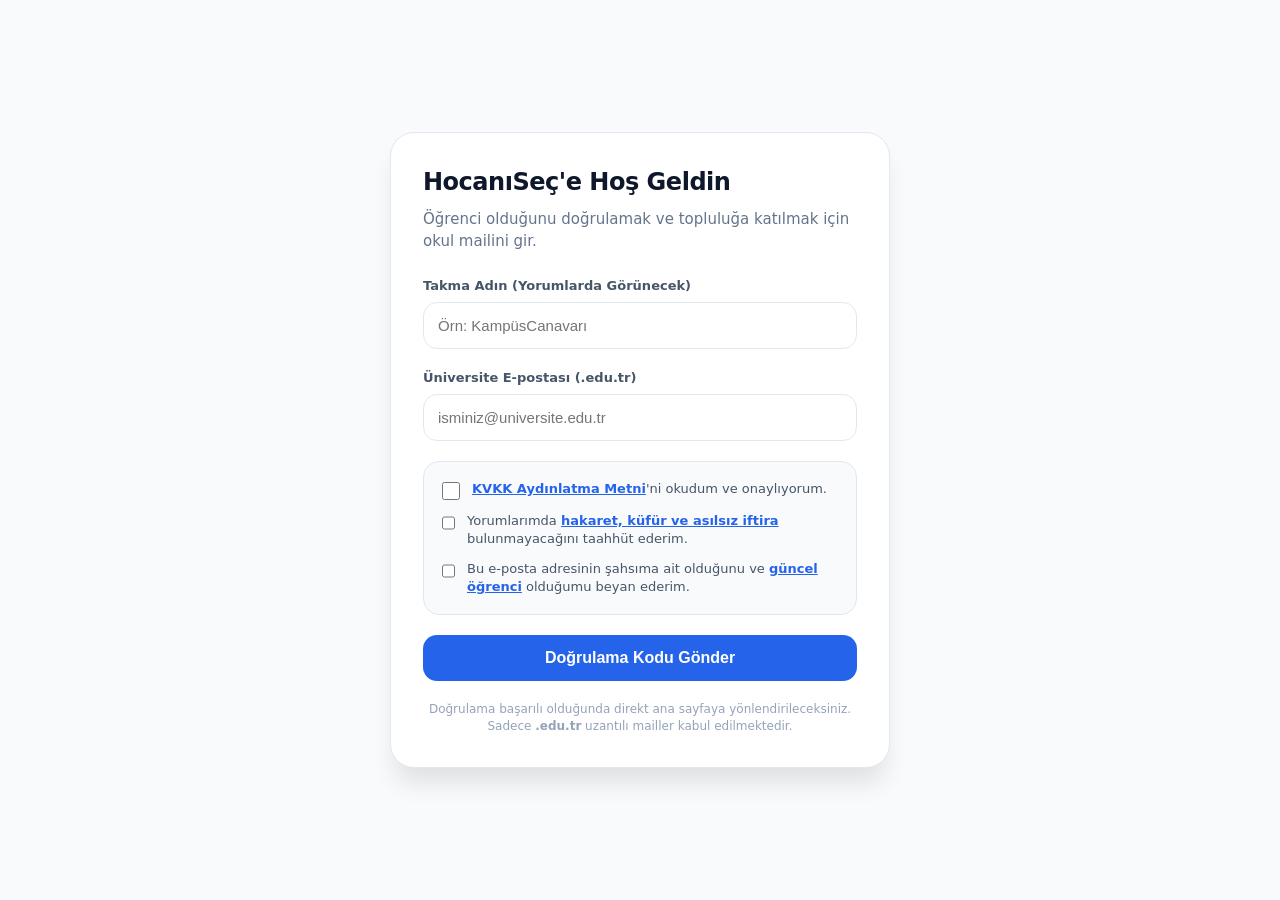
==== commit 6b141825: "Fix: Login buttons hide after auth & enable comments for logged-in users" ====
--- a/auth.html
+++ b/auth.html
@@ -6,6 +6,7 @@
   <title>HocanıSeç | Öğrenci Doğrulama</title>
   <link rel="stylesheet" href="style.css" />
   <style>
+    /* Stil Kodları Aynı Kalıyor */
     .auth-wrap{min-height:100vh; display:grid; place-items:center; padding:24px; background: #f8fafc;}
     .auth-card{width:min(500px, 100%); background:white; border:1px solid #e2e8f0; border-radius:24px; box-shadow:0 20px 25px -5px rgba(0, 0, 0, 0.1); padding:32px}
     .auth-card h1{font-size:24px; margin-bottom:8px; font-weight:800; color: #0f172a; letter-spacing: -0.02em;}
@@ -50,14 +51,18 @@
       <h1 id="mainTitle">HocanıSeç'e Hoş Geldin</h1>
       <p id="subTitle">Öğrenci olduğunu doğrulamak ve topluluğa katılmak için okul mailini gir.</p>
 
-      <!-- E-POSTA GİRİŞİ -->
       <div id="emailSection">
+        
+        <div class="input-group">
+            <label class="input-label">Takma Adın (Yorumlarda Görünecek)</label>
+            <input id="nickname" type="text" placeholder="Örn: KampüsCanavarı" maxlength="15" />
+        </div>
+
         <div class="input-group">
           <label class="input-label">Üniversite E-postası (.edu.tr)</label>
           <input id="email" type="email" placeholder="isminiz@universite.edu.tr" autocomplete="email" />
         </div>
 
-        <!-- ONAY KUTULARI (ZORUNLU) -->
         <div class="terms-container" id="requirements">
           <label class="term-item">
             <input type="checkbox" id="checkKVKK">
@@ -76,7 +81,6 @@
         <button id="sendBtn">Doğrulama Kodu Gönder</button>
       </div>
 
-      <!-- KOD GİRİŞ ALANI (BAŞLANGIÇTA GİZLİ) -->
       <div id="codeBox" class="codeBox">
         <div class="input-group">
           <label class="input-label">E-postana Gelen 6 Haneli Kod</label>
@@ -89,7 +93,6 @@
         </div>
       </div>
 
-      <!-- DURUM MESAJLARI -->
       <div id="status" class="msg"></div>
 
       <div class="footer-note">
